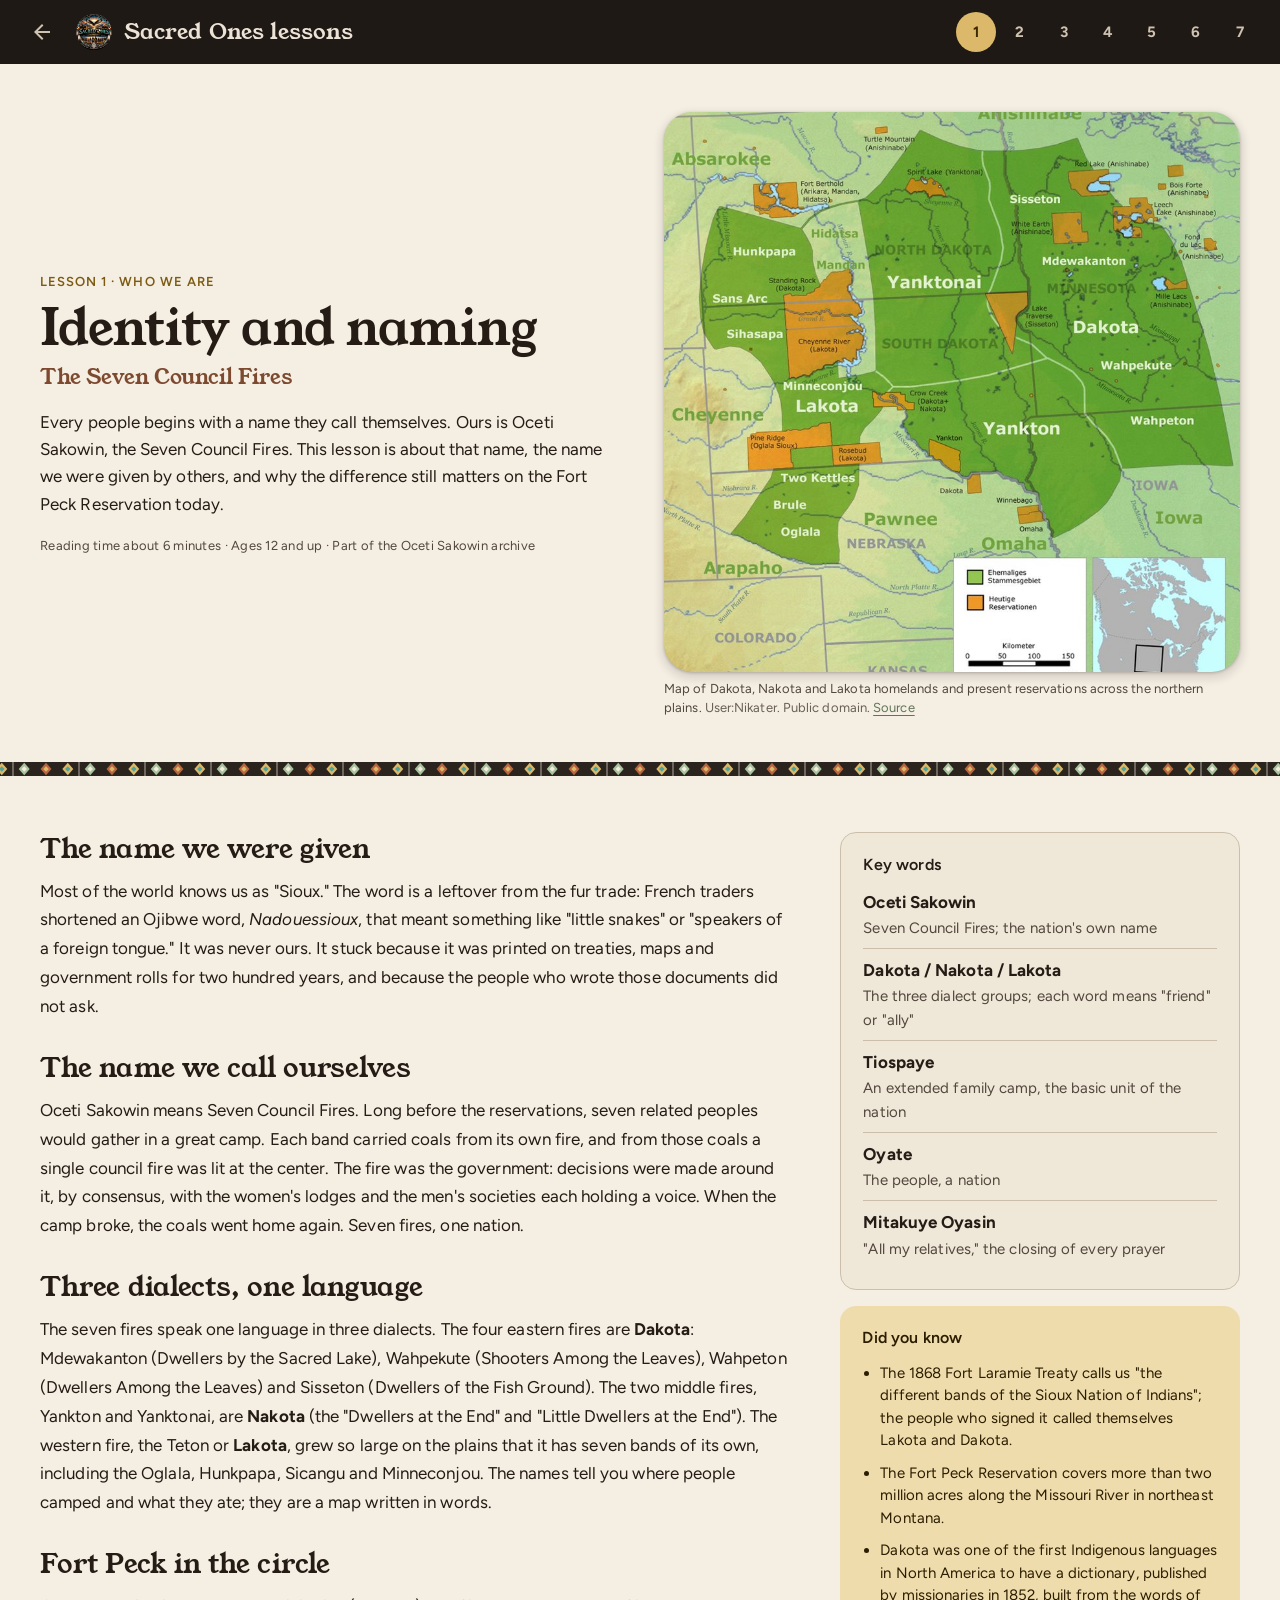
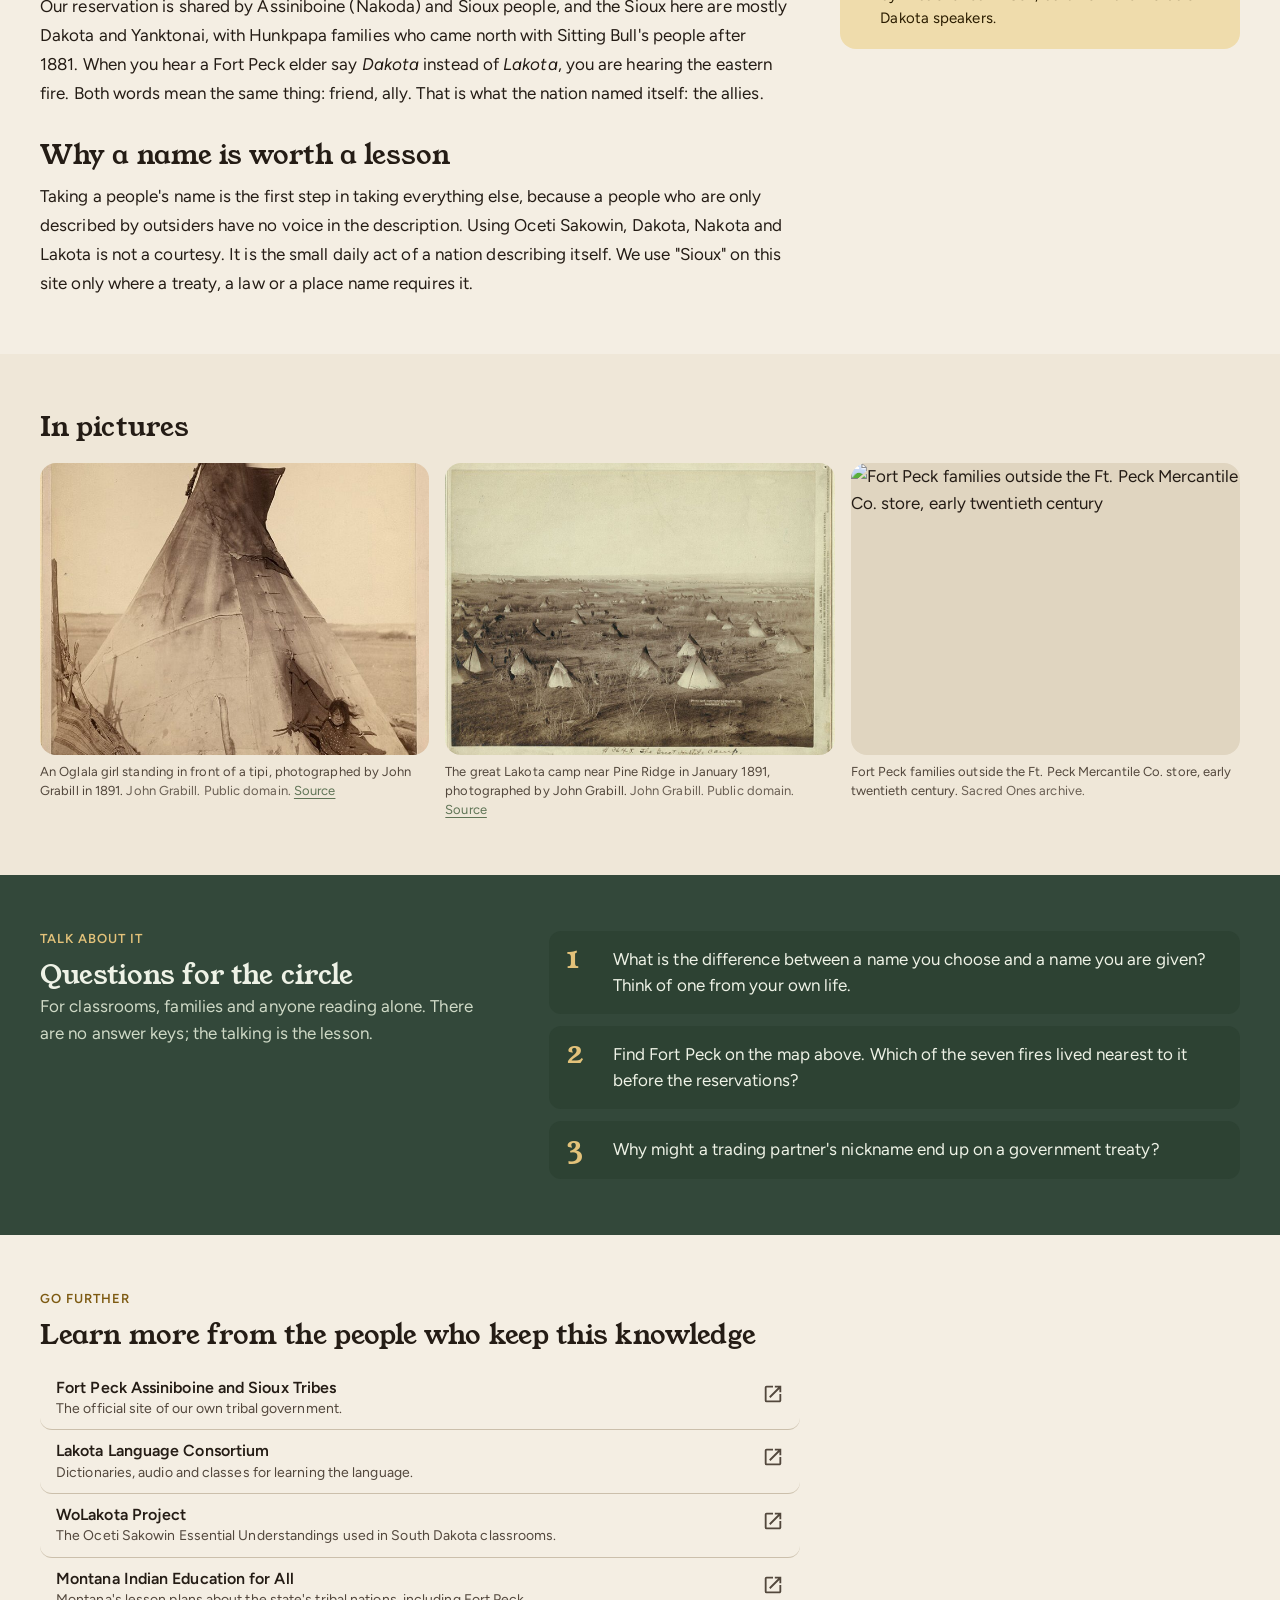
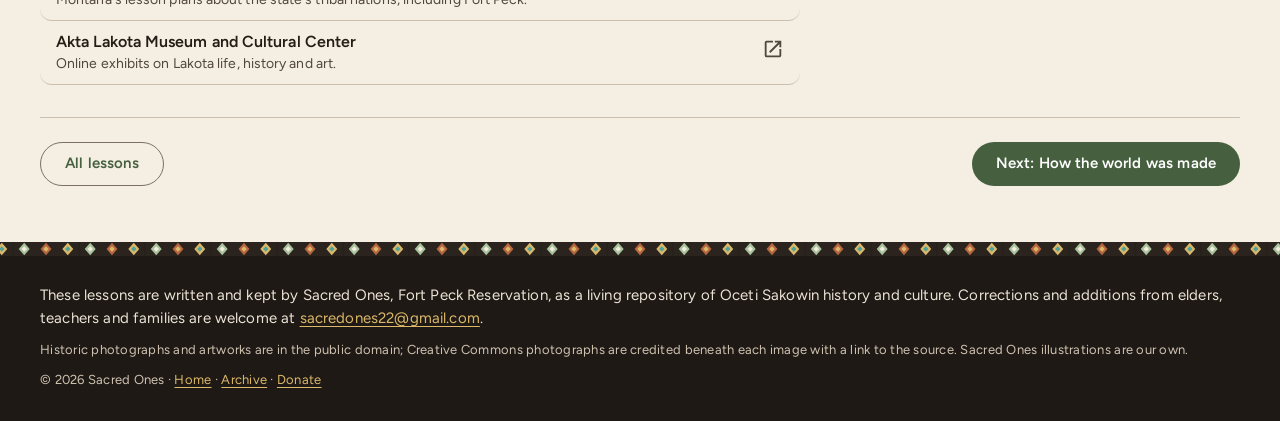
==== lessons/01-identity.html @ 5d2b787f "Sacred Ones website: Material 3 site, seven lessons, Sacred Village park, store Static site ready fo" ====
<!DOCTYPE html>
<html lang="en">
<head>
<meta charset="UTF-8"><meta name="viewport" content="width=device-width, initial-scale=1.0">
<title>Identity and naming — Sacred Ones lessons</title>
<meta name="description" content="Every people begins with a name they call themselves. Ours is Oceti Sakowin, the Seven Council Fires. This lesson is about that name, the name we were">
<meta name="theme-color" content="#1d1814">
<link rel="icon" href="../assets/logo-emblem-small.jpg">
<link rel="preconnect" href="https://fonts.googleapis.com"><link rel="preconnect" href="https://fonts.gstatic.com" crossorigin>
<link href="https://fonts.googleapis.com/css2?family=Figtree:wght@400;500;600;700&family=Young+Serif&display=swap" rel="stylesheet">
<link rel="stylesheet" href="../m3.css"><link rel="stylesheet" href="lessons.css">
</head>
<body>
<a class="skip" href="#lesson">Skip to the lesson</a>
<header class="md-app-bar scheme-dark" id="app-bar"><div class="bar-in">
 <a class="md-icon-btn md-state" href="../index.html#archive-home" aria-label="Back to the Sacred Ones website"><svg viewBox="0 0 24 24" aria-hidden="true"><path d="M20 11H7.83l5.59-5.59L12 4l-8 8 8 8 1.41-1.41L7.83 13H20v-2z"/></svg></a>
 <a class="md-brand md-state" href="index.html"><img src="../assets/logo-emblem-small.jpg" alt="" width="36" height="36" style="border-radius:50%"> Sacred Ones lessons</a>
 <nav class="lesson-nav" aria-label="Lessons"><a class="md-state on" href="01-identity.html" title="Identity and naming">1</a><a class="md-state" href="02-cosmology.html" title="How the world was made">2</a><a class="md-state" href="03-covenant.html" title="The gift of the pipe">3</a><a class="md-state" href="04-guardians.html" title="Guardians of the people">4</a><a class="md-state" href="05-resistance.html" title="Wars for the land">5</a><a class="md-state" href="06-legends.html" title="Winter stories">6</a><a class="md-state" href="07-ingenuity.html" title="Engineers of the open plains">7</a></nav>
</div></header>

<main id="lesson">
 <section class="lhero">
  <div class="wrap lhero-in">
   <div class="lhero-copy">
    <span class="md-eyebrow">Lesson 1 · Who we are</span>
    <h1 class="md-display-medium">Identity and naming</h1>
    <p class="md-title-large sub">The Seven Council Fires</p>
    <p class="md-body-large intro">Every people begins with a name they call themselves. Ours is Oceti Sakowin, the Seven Council Fires. This lesson is about that name, the name we were given by others, and why the difference still matters on the Fort Peck Reservation today.</p>
    <div class="meta md-body-small md-on-variant">Reading time about 6 minutes · Ages 12 and up · Part of the Oceti Sakowin archive</div>
   </div>
   <figure class="lfig hero"><img src="../assets/commons/territory-map.jpg" alt="Map of Dakota, Nakota and Lakota homelands and present reservations across the northern plains" loading="eager"><figcaption>Map of Dakota, Nakota and Lakota homelands and present reservations across the northern plains. <span class="cr">User:Nikater. Public domain. <a href="https://commons.wikimedia.org/wiki/File:Sioux01.png" target="_blank" rel="noopener noreferrer">Source</a></span></figcaption></figure>
  </div>
 </section>
 <div class="md-bead" aria-hidden="true"></div>
 <section class="lbody">
  <div class="wrap lgrid">
   <article class="prose"><h2 class="md-headline-medium">The name we were given</h2><p>Most of the world knows us as "Sioux." The word is a leftover from the fur trade: French traders shortened an Ojibwe word, <em>Nadouessioux</em>, that meant something like "little snakes" or "speakers of a foreign tongue." It was never ours. It stuck because it was printed on treaties, maps and government rolls for two hundred years, and because the people who wrote those documents did not ask.</p><h2 class="md-headline-medium">The name we call ourselves</h2><p>Oceti Sakowin means Seven Council Fires. Long before the reservations, seven related peoples would gather in a great camp. Each band carried coals from its own fire, and from those coals a single council fire was lit at the center. The fire was the government: decisions were made around it, by consensus, with the women's lodges and the men's societies each holding a voice. When the camp broke, the coals went home again. Seven fires, one nation.</p><h2 class="md-headline-medium">Three dialects, one language</h2><p>The seven fires speak one language in three dialects. The four eastern fires are <strong>Dakota</strong>: Mdewakanton (Dwellers by the Sacred Lake), Wahpekute (Shooters Among the Leaves), Wahpeton (Dwellers Among the Leaves) and Sisseton (Dwellers of the Fish Ground). The two middle fires, Yankton and Yanktonai, are <strong>Nakota</strong> (the "Dwellers at the End" and "Little Dwellers at the End"). The western fire, the Teton or <strong>Lakota</strong>, grew so large on the plains that it has seven bands of its own, including the Oglala, Hunkpapa, Sicangu and Minneconjou. The names tell you where people camped and what they ate; they are a map written in words.</p><h2 class="md-headline-medium">Fort Peck in the circle</h2><p>Our reservation is shared by Assiniboine (Nakoda) and Sioux people, and the Sioux here are mostly Dakota and Yanktonai, with Hunkpapa families who came north with Sitting Bull's people after 1881. When you hear a Fort Peck elder say <em>Dakota</em> instead of <em>Lakota</em>, you are hearing the eastern fire. Both words mean the same thing: friend, ally. That is what the nation named itself: the allies.</p><h2 class="md-headline-medium">Why a name is worth a lesson</h2><p>Taking a people's name is the first step in taking everything else, because a people who are only described by outsiders have no voice in the description. Using Oceti Sakowin, Dakota, Nakota and Lakota is not a courtesy. It is the small daily act of a nation describing itself. We use "Sioux" on this site only where a treaty, a law or a place name requires it.</p></article>
   <aside class="lside">
    <div class="side-card"><h3 class="md-title-medium">Key words</h3><dl class="terms"><div><dt>Oceti Sakowin</dt><dd>Seven Council Fires; the nation&#x27;s own name</dd></div><div><dt>Dakota / Nakota / Lakota</dt><dd>The three dialect groups; each word means &quot;friend&quot; or &quot;ally&quot;</dd></div><div><dt>Tiospaye</dt><dd>An extended family camp, the basic unit of the nation</dd></div><div><dt>Oyate</dt><dd>The people, a nation</dd></div><div><dt>Mitakuye Oyasin</dt><dd>&quot;All my relatives,&quot; the closing of every prayer</dd></div></dl></div>
    <div class="side-card tonal"><h3 class="md-title-medium">Did you know</h3><ul class="facts"><li>The 1868 Fort Laramie Treaty calls us "the different bands of the Sioux Nation of Indians"; the people who signed it called themselves Lakota and Dakota.</li><li>The Fort Peck Reservation covers more than two million acres along the Missouri River in northeast Montana.</li><li>Dakota was one of the first Indigenous languages in North America to have a dictionary, published by missionaries in 1852, built from the words of Dakota speakers.</li></ul></div>
   </aside>
  </div>
 </section>
 <section class="lgal tone-low">
  <div class="wrap"><h2 class="md-headline-medium">In pictures</h2><div class="gal"><figure class="lfig "><img src="../assets/commons/oglala-girl-tipi.jpg" alt="An Oglala girl standing in front of a tipi, photographed by John Grabill in 1891" loading="lazy"><figcaption>An Oglala girl standing in front of a tipi, photographed by John Grabill in 1891. <span class="cr">John Grabill. Public domain. <a href="https://commons.wikimedia.org/wiki/File:Oglala_girl_in_front_of_a_tipi.jpg" target="_blank" rel="noopener noreferrer">Source</a></span></figcaption></figure><figure class="lfig "><img src="../assets/commons/great-camp-1891.jpg" alt="The great Lakota camp near Pine Ridge in January 1891, photographed by John Grabill" loading="lazy"><figcaption>The great Lakota camp near Pine Ridge in January 1891, photographed by John Grabill. <span class="cr">John Grabill. Public domain. <a href="https://commons.wikimedia.org/wiki/File:Grabill_-_The_Great_Hostile_Camp.jpg" target="_blank" rel="noopener noreferrer">Source</a></span></figcaption></figure><figure class="lfig "><img src="https://sacredones.org/wp-content/uploads/2025/05/FB_IMG_1707793647268.jpg" alt="Fort Peck families outside the Ft. Peck Mercantile Co. store, early twentieth century" loading="lazy"><figcaption>Fort Peck families outside the Ft. Peck Mercantile Co. store, early twentieth century. <span class="cr">Sacred Ones archive.</span></figcaption></figure></div></div>
 </section>
 <section class="lreflect scheme-moss">
  <div class="wrap two">
   <div><span class="md-eyebrow">Talk about it</span><h2 class="md-headline-medium">Questions for the circle</h2><p class="md-on-variant">For classrooms, families and anyone reading alone. There are no answer keys; the talking is the lesson.</p></div>
   <ol class="reflect"><li>What is the difference between a name you choose and a name you are given? Think of one from your own life.</li><li>Find Fort Peck on the map above. Which of the seven fires lived nearest to it before the reservations?</li><li>Why might a trading partner&#x27;s nickname end up on a government treaty?</li></ol>
  </div>
 </section>
 <section class="llinks">
  <div class="wrap">
   <span class="md-eyebrow">Go further</span><h2 class="md-headline-medium">Learn more from the people who keep this knowledge</h2>
   <div class="md-list links"><a class="md-list-item md-state" href="https://www.fortpecktribes.org/" target="_blank" rel="noopener noreferrer"><span class="md-li-text"><span class="md-li-head">Fort Peck Assiniboine and Sioux Tribes</span><span class="md-li-support">The official site of our own tribal government.</span></span><span class="md-li-trail"><svg viewBox="0 0 24 24" aria-hidden="true"><path d="M19 19H5V5h7V3H5a2 2 0 0 0-2 2v14a2 2 0 0 0 2 2h14c1.1 0 2-.9 2-2v-7h-2v7zM14 3v2h3.59l-9.83 9.83 1.41 1.41L19 6.41V10h2V3h-7z"/></svg></span></a><a class="md-list-item md-state" href="https://lakhota.org/" target="_blank" rel="noopener noreferrer"><span class="md-li-text"><span class="md-li-head">Lakota Language Consortium</span><span class="md-li-support">Dictionaries, audio and classes for learning the language.</span></span><span class="md-li-trail"><svg viewBox="0 0 24 24" aria-hidden="true"><path d="M19 19H5V5h7V3H5a2 2 0 0 0-2 2v14a2 2 0 0 0 2 2h14c1.1 0 2-.9 2-2v-7h-2v7zM14 3v2h3.59l-9.83 9.83 1.41 1.41L19 6.41V10h2V3h-7z"/></svg></span></a><a class="md-list-item md-state" href="https://wolakotaproject.org/" target="_blank" rel="noopener noreferrer"><span class="md-li-text"><span class="md-li-head">WoLakota Project</span><span class="md-li-support">The Oceti Sakowin Essential Understandings used in South Dakota classrooms.</span></span><span class="md-li-trail"><svg viewBox="0 0 24 24" aria-hidden="true"><path d="M19 19H5V5h7V3H5a2 2 0 0 0-2 2v14a2 2 0 0 0 2 2h14c1.1 0 2-.9 2-2v-7h-2v7zM14 3v2h3.59l-9.83 9.83 1.41 1.41L19 6.41V10h2V3h-7z"/></svg></span></a><a class="md-list-item md-state" href="https://opi.mt.gov/Educators/Teaching-Learning/Indian-Education-for-All" target="_blank" rel="noopener noreferrer"><span class="md-li-text"><span class="md-li-head">Montana Indian Education for All</span><span class="md-li-support">Montana&#x27;s lesson plans about the state&#x27;s tribal nations, including Fort Peck.</span></span><span class="md-li-trail"><svg viewBox="0 0 24 24" aria-hidden="true"><path d="M19 19H5V5h7V3H5a2 2 0 0 0-2 2v14a2 2 0 0 0 2 2h14c1.1 0 2-.9 2-2v-7h-2v7zM14 3v2h3.59l-9.83 9.83 1.41 1.41L19 6.41V10h2V3h-7z"/></svg></span></a><a class="md-list-item md-state" href="https://aktalakota.stjo.org/" target="_blank" rel="noopener noreferrer"><span class="md-li-text"><span class="md-li-head">Akta Lakota Museum and Cultural Center</span><span class="md-li-support">Online exhibits on Lakota life, history and art.</span></span><span class="md-li-trail"><svg viewBox="0 0 24 24" aria-hidden="true"><path d="M19 19H5V5h7V3H5a2 2 0 0 0-2 2v14a2 2 0 0 0 2 2h14c1.1 0 2-.9 2-2v-7h-2v7zM14 3v2h3.59l-9.83 9.83 1.41 1.41L19 6.41V10h2V3h-7z"/></svg></span></a></div>
   <nav class="pn" aria-label="Previous and next lesson"><a class="md-btn outlined md-state" href="index.html">All lessons</a><a class="md-btn filled md-state" href="02-cosmology.html">Next: How the world was made</a></nav>
  </div>
 </section>
</main>
<footer class="lfoot scheme-dark">
 <div class="md-bead" aria-hidden="true"></div>
 <div class="wrap lfoot-in">
  <p class="md-body-medium">These lessons are written and kept by Sacred Ones, Fort Peck Reservation, as a living repository of Oceti Sakowin history and culture. Corrections and additions from elders, teachers and families are welcome at <a href="mailto:sacredones22@gmail.com">sacredones22@gmail.com</a>.</p>
  <p class="md-body-small md-on-variant">Historic photographs and artworks are in the public domain; Creative Commons photographs are credited beneath each image with a link to the source. Sacred Ones illustrations are our own.</p>
  <p class="md-body-small md-on-variant">&copy; <span id="yr"></span> Sacred Ones · <a href="../index.html">Home</a> · <a href="../index.html#culture">Archive</a> · <a href="../index.html#donate">Donate</a></p>
 </div>
</footer>
<script src="../m3.js"></script>
<script>md.bindAppBar(document.getElementById('app-bar'));document.getElementById('yr').textContent=new Date().getFullYear();</script>
</body></html>
---- m3.css ----
/* ==========================================================================
   Sacred Ones — Material 3 design system, prairie palette
   Color roles (sand light scheme, bark/smoke dark schemes), shape scale,
   elevation, type scale, motion, state layers and components:
   top app bar, modal navigation drawer, menus, buttons, icon buttons, FAB,
   chips, cards, lists, dialogs, outlined text fields, tabs, snackbar.
   Earth tones only: sand, parchment, bark, hide, clay, ochre, sage, smoke.
   Turquoise and red live only inside the beadwork emblem.
   ========================================================================== */

:root {
    /* ---- Light scheme: sand and sage ---- */
    --md-primary: #46603f;
    --md-on-primary: #ffffff;
    --md-primary-container: #d3e2c9;
    --md-on-primary-container: #0f2210;
    --md-secondary: #7d4a30;
    --md-on-secondary: #ffffff;
    --md-secondary-container: #efd9c9;
    --md-on-secondary-container: #331608;
    --md-tertiary: #7d5a12;
    --md-on-tertiary: #ffffff;
    --md-tertiary-container: #efdcac;
    --md-on-tertiary-container: #2b1d00;
    --md-error: #9c3b2b;
    --md-on-error: #ffffff;
    --md-error-container: #f5dad3;
    --md-on-error-container: #3c0b03;

    --md-surface: #f4eee3;
    --md-surface-dim: #d9d0c1;
    --md-surface-bright: #faf6ee;
    --md-surface-container-lowest: #fcfaf4;
    --md-surface-container-low: #efe7d8;
    --md-surface-container: #e8dfcd;
    --md-surface-container-high: #e0d5c0;
    --md-surface-container-highest: #d8cbb4;
    --md-on-surface: #241c15;
    --md-on-surface-variant: #52473c;
    --md-outline: #7b7063;
    --md-outline-variant: #cbbfab;
    --md-inverse-surface: #352c25;
    --md-inverse-on-surface: #f3ece0;
    --md-inverse-primary: #a9c39d;
    --md-scrim: #000000;

    /* ---- Shape scale ---- */
    --md-shape-xs: 4px;
    --md-shape-sm: 8px;
    --md-shape-md: 12px;
    --md-shape-lg: 16px;
    --md-shape-xl: 28px;
    --md-shape-full: 999px;

    /* ---- Elevation ---- */
    --md-elev-1: 0 1px 2px rgba(36, 28, 21, .22), 0 1px 3px 1px rgba(36, 28, 21, .10);
    --md-elev-2: 0 1px 2px rgba(36, 28, 21, .22), 0 2px 6px 2px rgba(36, 28, 21, .10);
    --md-elev-3: 0 1px 3px rgba(36, 28, 21, .24), 0 4px 8px 3px rgba(36, 28, 21, .12);
    --md-elev-4: 0 2px 3px rgba(36, 28, 21, .24), 0 6px 10px 4px rgba(36, 28, 21, .12);
    --md-elev-5: 0 4px 4px rgba(36, 28, 21, .26), 0 8px 12px 6px rgba(36, 28, 21, .14);

    /* ---- Motion ---- */
    --md-ease-standard: cubic-bezier(.2, 0, 0, 1);
    --md-ease-decel: cubic-bezier(.05, .7, .1, 1);
    --md-ease-accel: cubic-bezier(.3, 0, .8, .15);
    --md-dur-short: 150ms;
    --md-dur-medium: 300ms;
    --md-dur-long: 500ms;

    /* ---- Type ---- */
    --md-font-brand: 'Young Serif', 'Iowan Old Style', Georgia, serif;
    --md-font-plain: 'Figtree', system-ui, -apple-system, 'Segoe UI', Roboto, sans-serif;

    /* Beadwork strip: sage, clay, ochre with a single turquoise bead per repeat */
    --md-bead: url("data:image/svg+xml,%3Csvg xmlns='http://www.w3.org/2000/svg' width='84' height='18' viewBox='0 0 84 18'%3E%3Crect width='84' height='18' fill='%232b241e'/%3E%3Cpath d='M14 1 21 9 14 17 7 9Z' fill='%23a9c39d'/%3E%3Cpath d='M14 5.5 17.5 9 14 12.5 10.5 9Z' fill='%23f3ece0'/%3E%3Cpath d='M42 1 49 9 42 17 35 9Z' fill='%23b8663f'/%3E%3Cpath d='M42 5.5 45.5 9 42 12.5 38.5 9Z' fill='%23dbb86a'/%3E%3Cpath d='M70 1 77 9 70 17 63 9Z' fill='%23dbb86a'/%3E%3Cpath d='M70 5.5 73.5 9 70 12.5 66.5 9Z' fill='%234fa39a'/%3E%3C/svg%3E");
}

/* ---- Dark scheme: smoke and bark (app bar, footer, deep chapters) ---- */
.scheme-dark {
    --md-primary: #a9c39d;
    --md-on-primary: #1c331b;
    --md-primary-container: #38513a;
    --md-on-primary-container: #d3e2c9;
    --md-secondary: #e0b49c;
    --md-on-secondary: #442214;
    --md-secondary-container: #5f3826;
    --md-on-secondary-container: #f0d6c6;
    --md-tertiary: #dbb86a;
    --md-on-tertiary: #3b2a00;
    --md-tertiary-container: #5c4610;
    --md-on-tertiary-container: #efdcac;
    --md-error: #f0b5a8;
    --md-on-error: #561307;
    --md-error-container: #7a2718;
    --md-on-error-container: #f5dad3;

    --md-surface: #1e1915;
    --md-surface-dim: #1e1915;
    --md-surface-bright: #44392f;
    --md-surface-container-lowest: #15110e;
    --md-surface-container-low: #27211b;
    --md-surface-container: #2c261f;
    --md-surface-container-high: #372f27;
    --md-surface-container-highest: #423930;
    --md-on-surface: #ece3d6;
    --md-on-surface-variant: #cfc2b1;
    --md-outline: #978a7a;
    --md-outline-variant: #4e4337;
    --md-inverse-surface: #ece3d6;
    --md-inverse-on-surface: #2b241e;
    --md-inverse-primary: #46603f;
    color: var(--md-on-surface);
    background: var(--md-surface);
}

/* ---- Bark scheme: warm hide brown (game column, donate) ---- */
.scheme-bark {
    --md-primary: #a9c39d; --md-on-primary: #1c331b; --md-primary-container: #4a5a3e; --md-on-primary-container: #e2ecd9;
    --md-secondary: #e0b49c; --md-on-secondary: #442214; --md-secondary-container: #5a4530; --md-on-secondary-container: #f3e3cf;
    --md-tertiary: #dbb86a; --md-on-tertiary: #3b2a00; --md-tertiary-container: #e3c27a; --md-on-tertiary-container: #2b1d00;
    --md-error: #f0b5a8; --md-on-error: #561307; --md-error-container: #7a2718; --md-on-error-container: #f5dad3;
    --md-surface: #3a2c22; --md-surface-container-lowest: #27190f; --md-surface-container-low: #43352a; --md-surface-container: #4a3b2f;
    --md-surface-container-high: #534337; --md-surface-container-highest: #5d4c3f;
    --md-on-surface: #f3ece0; --md-on-surface-variant: #dccfbe; --md-outline: #a89783; --md-outline-variant: #6b5a4b;
    --md-inverse-surface: #f3ece0; --md-inverse-on-surface: #3a2c22; --md-inverse-primary: #46603f;
    color: var(--md-on-surface); background: var(--md-surface);
}

/* ---- Moss scheme: deep sage (one culture chapter) ---- */
.scheme-moss {
    --md-primary: #e3c27a; --md-on-primary: #3b2a00; --md-primary-container: #2e4a2f; --md-on-primary-container: #d3e2c9;
    --md-secondary: #e3c27a; --md-on-secondary: #3b2a00; --md-secondary-container: #3a5839; --md-on-secondary-container: #e2ecd9;
    --md-tertiary: #e3c27a; --md-on-tertiary: #3b2a00; --md-tertiary-container: #e3c27a; --md-on-tertiary-container: #2b1d00;
    --md-error: #f0b5a8; --md-on-error: #561307; --md-error-container: #7a2718; --md-on-error-container: #f5dad3;
    --md-surface: #33483a; --md-surface-container-lowest: #22362a; --md-surface-container-low: #2d4233; --md-surface-container: #293d30;
    --md-surface-container-high: #25382b; --md-surface-container-highest: #203227;
    --md-on-surface: #eef2e6; --md-on-surface-variant: #cfd9c6; --md-outline: #9bb094; --md-outline-variant: #5c7a5c;
    --md-inverse-surface: #eef2e6; --md-inverse-on-surface: #33483a; --md-inverse-primary: #7d5a12;
    color: var(--md-on-surface); background: var(--md-surface);
}

/* ==========================================================================
   Base + type scale
   ========================================================================== */
*, *::before, *::after { box-sizing: border-box; }
html { scroll-behavior: smooth; scroll-padding-top: 88px; }
body {
    margin: 0; background: var(--md-surface); color: var(--md-on-surface);
    font: 400 1.0625rem/1.6 var(--md-font-plain); letter-spacing: .005em; -webkit-font-smoothing: antialiased; text-rendering: optimizeLegibility;
}
img, video, iframe { max-width: 100%; display: block; }
h1, h2, h3, h4, h5, p, ul, ol, dl, dd, figure, blockquote { margin: 0; }
ul, ol { padding: 0; list-style: none; }
a { color: var(--md-primary); text-underline-offset: 3px; }
:focus-visible { outline: 3px solid var(--md-tertiary); outline-offset: 3px; }
.sr-only { position: absolute; width: 1px; height: 1px; overflow: hidden; clip: rect(0 0 0 0); white-space: nowrap; }

.md-display-large { font: 400 clamp(2.75rem, 5.6vw, 4rem)/1.06 var(--md-font-brand); letter-spacing: -.02em; }
.md-display-medium { font: 400 clamp(2.3rem, 4.6vw, 3.1rem)/1.1 var(--md-font-brand); letter-spacing: -.015em; }
.md-display-small { font: 400 clamp(1.9rem, 3.6vw, 2.5rem)/1.15 var(--md-font-brand); letter-spacing: -.01em; }
.md-headline-large { font: 400 clamp(1.7rem, 3vw, 2.1rem)/1.22 var(--md-font-brand); }
.md-headline-medium { font: 400 clamp(1.45rem, 2.4vw, 1.7rem)/1.28 var(--md-font-brand); }
.md-headline-small { font: 400 1.45rem/1.33 var(--md-font-brand); }
.md-title-large { font: 500 1.3125rem/1.3 var(--md-font-plain); letter-spacing: 0; }
.md-title-medium { font: 600 1rem/1.5 var(--md-font-plain); letter-spacing: .01em; }
.md-title-small { font: 600 .875rem/1.43 var(--md-font-plain); letter-spacing: .01em; }
.md-body-large { font: 400 1.0625rem/1.6 var(--md-font-plain); }
.md-body-medium { font: 400 .9375rem/1.55 var(--md-font-plain); letter-spacing: .01em; }
.md-body-small { font: 400 .8125rem/1.5 var(--md-font-plain); letter-spacing: .02em; }
.md-label-large { font: 600 .9375rem/1.3 var(--md-font-plain); letter-spacing: .01em; }
.md-label-medium { font: 600 .8125rem/1.3 var(--md-font-plain); letter-spacing: .04em; }
.md-on-variant { color: var(--md-on-surface-variant); }
.md-text-primary { color: var(--md-primary); }
.md-measure { max-width: 62ch; }
/* Quiet section label (replaces decorative chips) */
.md-eyebrow { display: block; margin-bottom: 12px; color: var(--md-tertiary); font: 600 .8125rem/1.3 var(--md-font-plain); letter-spacing: .12em; text-transform: uppercase; }
.scheme-dark .md-eyebrow, .scheme-bark .md-eyebrow, .scheme-moss .md-eyebrow { color: var(--md-tertiary); }

/* ==========================================================================
   State layer + ripple
   ========================================================================== */
.md-state { position: relative; isolation: isolate; overflow: hidden; -webkit-tap-highlight-color: transparent; }
.md-state::before {
    content: ''; position: absolute; inset: 0; z-index: -1; background: currentColor; opacity: 0; pointer-events: none;
    border-radius: inherit; transition: opacity var(--md-dur-short) var(--md-ease-standard);
}
.md-state:hover::before { opacity: .08; }
.md-state:focus-visible::before { opacity: .1; }
.md-state:active::before { opacity: .12; }
.md-ripple { position: absolute; border-radius: 50%; background: currentColor; opacity: .14; pointer-events: none; transform: scale(0); z-index: -1; animation: md-ripple 550ms var(--md-ease-decel) forwards; }
@keyframes md-ripple { to { transform: scale(1); opacity: 0; } }

/* ==========================================================================
   Buttons, icon buttons, FAB
   ========================================================================== */
.md-btn {
    display: inline-flex; align-items: center; justify-content: center; gap: 8px; min-height: 44px; padding: 0 24px; border: 0; border-radius: var(--md-shape-full);
    font: 600 .9375rem/1 var(--md-font-plain); letter-spacing: .01em; cursor: pointer; text-decoration: none; white-space: nowrap; color: inherit;
    transition: box-shadow var(--md-dur-short) var(--md-ease-standard), background-color var(--md-dur-short) var(--md-ease-standard);
}
.md-btn svg, .md-icon svg { width: 18px; height: 18px; fill: currentColor; flex: none; }
.md-btn.has-icon { padding-left: 16px; }
.md-btn.filled { background: var(--md-primary); color: var(--md-on-primary); }
.md-btn.filled:hover { box-shadow: var(--md-elev-1); }
.md-btn.filled.tertiary { background: var(--md-tertiary); color: var(--md-on-tertiary); }
.md-btn.tonal { background: var(--md-secondary-container); color: var(--md-on-secondary-container); }
.md-btn.tonal.primary { background: var(--md-primary-container); color: var(--md-on-primary-container); }
.md-btn.tonal:hover { box-shadow: var(--md-elev-1); }
.md-btn.elevated { background: var(--md-surface-container-low); color: var(--md-primary); box-shadow: var(--md-elev-1); }
.md-btn.elevated:hover { box-shadow: var(--md-elev-2); }
.md-btn.outlined { background: transparent; color: var(--md-primary); border: 1px solid var(--md-outline); }
.md-btn.text { background: transparent; color: var(--md-primary); padding: 0 12px; }
.md-btn.block { width: 100%; }
.md-btn[disabled] { opacity: .38; pointer-events: none; }

.md-icon-btn {
    display: inline-grid; place-items: center; width: 44px; height: 44px; border: 0; border-radius: 50%; background: transparent; color: var(--md-on-surface-variant); cursor: pointer; text-decoration: none; flex: none;
}
.md-icon-btn svg { width: 24px; height: 24px; fill: currentColor; }
.md-icon-btn.filled { background: var(--md-primary); color: var(--md-on-primary); }
.md-icon-btn.tonal { background: var(--md-secondary-container); color: var(--md-on-secondary-container); }
.md-icon-btn.outlined { border: 1px solid var(--md-outline); }

.md-fab {
    display: inline-flex; align-items: center; justify-content: center; gap: 12px; min-width: 56px; height: 56px; padding: 0; border: 0; border-radius: var(--md-shape-lg);
    background: var(--md-tertiary-container); color: var(--md-on-tertiary-container); box-shadow: var(--md-elev-3); cursor: pointer; font: 600 1rem/1 var(--md-font-plain); text-decoration: none;
    transition: box-shadow var(--md-dur-short) var(--md-ease-standard), transform var(--md-dur-medium) var(--md-ease-decel);
}
.md-fab:hover { box-shadow: var(--md-elev-4); }
.md-fab svg { width: 24px; height: 24px; fill: currentColor; }
.md-fab.extended { padding: 0 24px 0 20px; }
.md-fab.large { width: 88px; height: 88px; border-radius: var(--md-shape-xl); }
.md-fab.large svg { width: 34px; height: 34px; }
.md-fab.primary { background: var(--md-primary-container); color: var(--md-on-primary-container); }

/* ==========================================================================
   Chips (assist / filter only)
   ========================================================================== */
.md-chips { display: flex; flex-wrap: wrap; gap: 8px; }
.md-chip {
    display: inline-flex; align-items: center; gap: 8px; min-height: 36px; padding: 0 14px; border: 1px solid var(--md-outline-variant); border-radius: var(--md-shape-sm);
    background: transparent; color: var(--md-on-surface-variant); font: 600 .875rem/1 var(--md-font-plain); letter-spacing: .01em; cursor: pointer; text-decoration: none; white-space: nowrap;
}
.md-chip svg { width: 18px; height: 18px; fill: currentColor; flex: none; }
.md-chip.assist { color: var(--md-on-surface); }
.md-chip.assist svg { color: var(--md-primary); }
.md-chip[aria-pressed="true"], .md-chip.selected { background: var(--md-secondary-container); color: var(--md-on-secondary-container); border-color: transparent; }
.md-chip .dot { width: 18px; height: 18px; border-radius: 50%; border: 1px solid var(--md-outline); flex: none; }

/* ==========================================================================
   Cards, icon containers
   ========================================================================== */
.md-card { display: block; border-radius: var(--md-shape-md); position: relative; color: var(--md-on-surface); }
.md-card.elevated { background: var(--md-surface-container-low); box-shadow: var(--md-elev-1); }
.md-card.filled { background: var(--md-surface-container-highest); --md-field-bg: var(--md-surface-container-highest); }
.md-card.outlined { background: var(--md-surface); border: 1px solid var(--md-outline-variant); }
.md-card.large { border-radius: var(--md-shape-lg); }
.md-card.xl { border-radius: var(--md-shape-xl); }
.md-card.interactive { cursor: pointer; transition: box-shadow var(--md-dur-medium) var(--md-ease-standard), transform var(--md-dur-medium) var(--md-ease-decel); }
.md-card.interactive:hover { box-shadow: var(--md-elev-3); transform: translateY(-2px); }
.md-icon-container { width: 44px; height: 44px; border-radius: var(--md-shape-md); display: grid; place-items: center; background: var(--md-primary-container); color: var(--md-on-primary-container); flex: none; }
.md-icon-container svg { width: 24px; height: 24px; fill: currentColor; }
.md-icon-container.tertiary { background: var(--md-tertiary-container); color: var(--md-on-tertiary-container); }
.md-icon-container.secondary { background: var(--md-secondary-container); color: var(--md-on-secondary-container); }
.md-icon-container.circle { border-radius: 50%; }

/* ==========================================================================
   Lists + dividers + beadwork
   ========================================================================== */
.md-list { display: flex; flex-direction: column; }
.md-list-item {
    display: flex; align-items: center; gap: 16px; min-height: 60px; padding: 10px 16px; color: var(--md-on-surface); text-decoration: none; border: 0; background: none; font: inherit; text-align: left; width: 100%; border-radius: var(--md-shape-md);
}
.md-list-item[href], button.md-list-item { cursor: pointer; }
.md-list-item .md-li-text { flex: 1; min-width: 0; display: flex; flex-direction: column; }
.md-list-item .md-li-head { font: 600 1rem/1.4 var(--md-font-plain); }
.md-list-item .md-li-support { font: 400 .875rem/1.45 var(--md-font-plain); color: var(--md-on-surface-variant); }
.md-list-item .md-li-trail { color: var(--md-on-surface-variant); }
.md-list-item .md-li-trail svg { width: 22px; height: 22px; fill: currentColor; }
.md-divider { border: 0; height: 1px; background: var(--md-outline-variant); margin: 0; }
.md-bead { height: 14px; background: var(--md-bead) repeat-x center / 66px 14px; }

/* ==========================================================================
   Top app bar + modal navigation drawer + menus
   ========================================================================== */
.md-app-bar {
    position: sticky; top: 0; z-index: 100; height: 64px; display: flex; align-items: center; background: var(--md-surface);
    color: var(--md-on-surface); transition: background-color var(--md-dur-medium) var(--md-ease-standard), box-shadow var(--md-dur-medium) var(--md-ease-standard);
}
.md-app-bar.scrolled { background: var(--md-surface-container); box-shadow: var(--md-elev-2); }
.md-app-bar .bar-in { display: flex; align-items: center; gap: 8px; width: min(1240px, 100% - 24px); margin-inline: auto; }
.md-brand { display: inline-flex; align-items: center; gap: 12px; padding: 4px 12px 4px 4px; border-radius: var(--md-shape-full); text-decoration: none; color: inherit; font: 400 1.35rem/1 var(--md-font-brand); white-space: nowrap; }
.md-brand svg, .md-brand img { width: 36px; height: 36px; border-radius: 50%; }
.md-nav { display: flex; align-items: center; gap: 2px; margin-left: auto; }
.md-nav .nav-item {
    display: inline-flex; align-items: center; gap: 4px; min-height: 44px; padding: 0 14px; border: 0; border-radius: var(--md-shape-full); background: none; color: var(--md-on-surface-variant);
    font: 600 .9375rem/1 var(--md-font-plain); letter-spacing: .01em; cursor: pointer; text-decoration: none; white-space: nowrap;
}
.md-nav .nav-item svg { width: 20px; height: 20px; fill: currentColor; transition: transform var(--md-dur-medium) var(--md-ease-standard); }
.md-nav .nav-item[aria-expanded="true"] svg.caret { transform: rotate(180deg); }
.md-nav .nav-item.active { background: var(--md-secondary-container); color: var(--md-on-secondary-container); }
.md-nav .nav-item.donate { background: var(--md-tertiary); color: var(--md-on-tertiary); margin-left: 8px; padding: 0 22px; }
.md-menu-wrap { position: relative; }
.md-menu {
    position: absolute; top: calc(100% + 6px); left: 0; min-width: 272px; padding: 8px 0; border-radius: var(--md-shape-xs); background: var(--md-surface-container); color: var(--md-on-surface); box-shadow: var(--md-elev-2);
    transform-origin: top left; opacity: 0; transform: scale(.92) translateY(-6px); pointer-events: none; visibility: hidden;
    transition: opacity var(--md-dur-short) var(--md-ease-standard), transform var(--md-dur-medium) var(--md-ease-decel), visibility 0s linear var(--md-dur-medium);
}
.md-menu.open { opacity: 1; transform: none; pointer-events: auto; visibility: visible; transition-delay: 0s; }
.md-menu a { display: block; padding: 10px 16px; min-height: 48px; text-decoration: none; color: inherit; font-weight: 600; line-height: 1.3; }
.md-menu a small { display: block; font-weight: 400; color: var(--md-on-surface-variant); font-size: .8125rem; }
.md-menu-btn { display: none; }
.md-scrim { position: fixed; inset: 0; z-index: 99; background: rgba(0, 0, 0, .32); opacity: 0; pointer-events: none; transition: opacity var(--md-dur-medium) var(--md-ease-standard); }
.md-scrim.show { opacity: 1; pointer-events: auto; }
.drawer-head { display: none; align-items: center; justify-content: space-between; padding: 0 4px 12px 4px; margin-bottom: 8px; border-bottom: 1px solid var(--md-outline-variant); }

@media (max-width: 1020px) {
    .md-menu-btn { display: inline-grid; margin-left: auto; }
    .md-nav {
        position: fixed; z-index: 130; top: 0; bottom: 0; left: 0; width: min(360px, 88vw); margin: 0; padding: 16px 12px 24px; flex-direction: column; align-items: stretch; gap: 0; overflow-y: auto;
        background: var(--md-surface-container-low); color: var(--md-on-surface); border-radius: 0 var(--md-shape-lg) var(--md-shape-lg) 0; box-shadow: var(--md-elev-3); transform: translateX(-105%);
        transition: transform var(--md-dur-medium) var(--md-ease-decel); visibility: hidden;
    }
    .md-nav.open { transform: none; visibility: visible; }
    .md-nav .nav-item { width: 100%; min-height: 56px; border-radius: var(--md-shape-full); padding: 0 24px 0 16px; justify-content: flex-start; }
    .md-nav .nav-item svg.caret { margin-left: auto; }
    .md-nav .nav-item.donate { margin: 12px 0 0; justify-content: center; }
    .md-menu-wrap { position: static; }
    .md-menu { position: static; display: none; opacity: 1; transform: none; visibility: visible; pointer-events: auto; box-shadow: none; background: transparent; padding: 0 0 0 16px; min-width: 0; }
    .md-menu.open { display: block; }
    .drawer-head { display: flex; }
}

/* ==========================================================================
   Dialog
   ========================================================================== */
dialog.md-dialog {
    border: 0; padding: 0; border-radius: var(--md-shape-xl); background: var(--md-surface-container-high); color: var(--md-on-surface); box-shadow: var(--md-elev-3);
    max-height: min(92vh, 900px); overflow: auto; width: min(920px, 94vw);
}
dialog.md-dialog::backdrop { background: rgba(20, 14, 10, .4); }
dialog.md-dialog[open] { animation: md-dialog-in var(--md-dur-medium) var(--md-ease-decel); }
dialog.md-dialog[open]::backdrop { animation: md-fade-in var(--md-dur-medium) var(--md-ease-standard); }
dialog.md-dialog.closing { animation: md-dialog-out 200ms var(--md-ease-accel) forwards; }
@keyframes md-dialog-in { from { opacity: 0; transform: translateY(24px) scale(.94); } to { opacity: 1; transform: none; } }
@keyframes md-dialog-out { to { opacity: 0; transform: translateY(12px) scale(.96); } }
@keyframes md-fade-in { from { opacity: 0; } to { opacity: 1; } }
.md-dialog-actions { display: flex; justify-content: flex-end; gap: 8px; flex-wrap: wrap; padding-top: 16px; }

/* ==========================================================================
   Outlined text field
   ========================================================================== */
.md-field { position: relative; display: block; }
.md-field input, .md-field textarea, .md-field select {
    width: 100%; min-height: 56px; padding: 16px; border: 1px solid var(--md-outline); border-radius: var(--md-shape-xs); background: transparent; color: var(--md-on-surface);
    font: 400 1rem/1.5 var(--md-font-plain); transition: border-color var(--md-dur-short);
}
.md-field textarea { min-height: 120px; resize: vertical; }
.md-field label {
    position: absolute; left: 12px; top: 16px; padding: 0 4px; color: var(--md-on-surface-variant); background: var(--md-field-bg, var(--md-surface)); font: 400 1rem/1.5 var(--md-font-plain);
    pointer-events: none; transform-origin: left top; transition: transform var(--md-dur-short) var(--md-ease-standard), color var(--md-dur-short);
}
.md-field input:focus, .md-field textarea:focus, .md-field select:focus { outline: none; border: 2px solid var(--md-primary); padding: 15px; }
.md-field input:hover:not(:focus), .md-field textarea:hover:not(:focus) { border-color: var(--md-on-surface); }
.md-field input:focus + label, .md-field textarea:focus + label, .md-field input:not(:placeholder-shown) + label, .md-field textarea:not(:placeholder-shown) + label, .md-field select + label {
    transform: translateY(-26px) scale(.75); }
.md-field input:focus + label, .md-field textarea:focus + label { color: var(--md-primary); }
.md-field .support { display: block; padding: 4px 16px 0; font-size: .8125rem; color: var(--md-on-surface-variant); }

/* ==========================================================================
   Tabs + snackbar
   ========================================================================== */
.md-tabs { padding-inline: max(8px, calc((100% - 1240px) / 2)); display: flex; overflow-x: auto; scrollbar-width: none; border-bottom: 1px solid var(--md-outline-variant); background: var(--md-surface); }
.md-tabs::-webkit-scrollbar { display: none; }
.md-tab {
    position: relative; flex: 0 0 auto; min-height: 50px; padding: 0 18px; border: 0; background: none; color: var(--md-on-surface-variant); font: 600 .9375rem/1 var(--md-font-plain); letter-spacing: .01em;
    cursor: pointer; text-decoration: none; display: inline-flex; align-items: center;
}
.md-tab::after { content: ''; position: absolute; left: 12px; right: 12px; bottom: 0; height: 3px; border-radius: 3px 3px 0 0; background: var(--md-primary); transform: scaleX(0); transition: transform var(--md-dur-medium) var(--md-ease-decel); }
.md-tab[aria-current="true"] { color: var(--md-primary); }
.md-tab[aria-current="true"]::after { transform: scaleX(1); }

.md-snackbar {
    position: fixed; z-index: 400; left: 50%; bottom: 24px; transform: translate(-50%, 24px); opacity: 0; pointer-events: none; display: flex; align-items: center; gap: 16px; min-width: 288px; max-width: min(560px, 94vw);
    padding: 14px 16px 14px 20px; border-radius: var(--md-shape-xs); background: var(--md-inverse-surface); color: var(--md-inverse-on-surface); box-shadow: var(--md-elev-3);
    transition: opacity var(--md-dur-short) var(--md-ease-standard), transform var(--md-dur-medium) var(--md-ease-decel);
}
.md-snackbar.show { opacity: 1; transform: translate(-50%, 0); pointer-events: auto; }
.md-snackbar button { margin-left: auto; border: 0; background: none; color: var(--md-inverse-primary); font: 700 .9375rem/1 var(--md-font-plain); padding: 12px; border-radius: var(--md-shape-full); cursor: pointer; }

/* view transition */
@keyframes md-fade-through { from { opacity: 0; transform: scale(.985); } to { opacity: 1; transform: none; } }
.md-fade-through { animation: md-fade-through 260ms var(--md-ease-decel) both; animation-delay: 60ms; }

@media (prefers-reduced-motion: reduce) {
    html { scroll-behavior: auto; }
    *, *::before, *::after { animation-duration: .01ms !important; animation-delay: 0s !important; transition-duration: .01ms !important; transition-delay: 0s !important; }
}
---- lessons/lessons.css ----
/* Sacred Ones lessons — page styles on top of m3.css */
.wrap { width: min(1200px, 100% - 40px); margin-inline: auto; }
.skip { position: absolute; left: 12px; top: -80px; z-index: 500; background: var(--md-primary); color: var(--md-on-primary); padding: 12px 20px; border-radius: var(--md-shape-full); }
.skip:focus { top: 12px; }
.md-eyebrow { display: block; font: 600 .8125rem/1.3 var(--md-font-plain); letter-spacing: .08em; text-transform: uppercase; color: var(--md-tertiary); margin-bottom: 10px; }
.tone-low { background: var(--md-surface-container-low); }
.btn-row { display: flex; flex-wrap: wrap; gap: 12px; margin-top: 24px; }
.md-measure { max-width: 66ch; }

.lesson-nav { margin-left: auto; display: flex; gap: 4px; }
.lesson-nav a { display: grid; place-items: center; width: 40px; height: 40px; border-radius: 50%; text-decoration: none; color: var(--md-on-surface-variant); font: 700 .9375rem/1 var(--md-font-plain); }
.lesson-nav a.on { background: var(--md-tertiary); color: var(--md-on-tertiary); }

.lhero { padding: clamp(28px, 4vw, 48px) 0 clamp(28px, 4vw, 44px); background: var(--md-surface); }
.lhero-in { display: grid; grid-template-columns: minmax(0, 1fr) minmax(0, 1fr); gap: clamp(24px, 4vw, 48px); align-items: center; }
.lhero h1 { margin: 6px 0 8px; }
.lhero .sub { color: var(--md-secondary); font-family: var(--md-font-brand); font-weight: 400; }
.lhero .intro { margin-top: 18px; max-width: 58ch; }
.lhero .meta { margin-top: 18px; }

.lfig { margin: 0; }
.lfig img { width: 100%; height: auto; border-radius: var(--md-shape-lg); background: var(--md-surface-container-high); }
.lfig.hero img { border-radius: var(--md-shape-xl); box-shadow: var(--md-elev-3); max-height: 560px; object-fit: cover; }
.lfig figcaption { margin-top: 8px; font: 400 .8125rem/1.45 var(--md-font-plain); color: var(--md-on-surface-variant); }
.lfig figcaption .cr { opacity: .85; }
.lfig figcaption a { color: var(--md-primary); }

.lbody { padding: clamp(32px, 4.5vw, 56px) 0; }
.lgrid { display: grid; grid-template-columns: minmax(0, 1.5fr) minmax(0, .8fr); gap: clamp(28px, 4vw, 56px); align-items: start; }
.prose h2 { margin: 30px 0 10px; }
.prose h2:first-child { margin-top: 0; }
.prose p { font-size: 1.0625rem; line-height: 1.7; max-width: 68ch; }
.prose p + p { margin-top: 12px; }
.prose em { font-style: italic; }
.lside { position: sticky; top: 92px; display: grid; gap: 16px; }
.side-card { padding: 20px 22px; border-radius: var(--md-shape-lg); background: var(--md-surface-container-low); border: 1px solid var(--md-outline-variant); }
.side-card.tonal { background: var(--md-tertiary-container); color: var(--md-on-tertiary-container); border: 0; }
.side-card h3 { margin-bottom: 12px; }
.terms div { padding: 8px 0; border-top: 1px solid var(--md-outline-variant); }
.terms div:first-child { border-top: 0; padding-top: 0; }
.terms dt { font-weight: 700; }
.terms dd { color: var(--md-on-surface-variant); font-size: .9375rem; }
.facts { display: grid; gap: 10px; padding-left: 18px; list-style: disc; font-size: .9375rem; line-height: 1.5; }

.lgal { padding: clamp(32px, 4.5vw, 56px) 0; }
.lgal h2 { margin-bottom: 18px; }
.gal { display: grid; grid-template-columns: repeat(auto-fit, minmax(260px, 1fr)); gap: 16px; align-items: start; }
.gal .lfig img { aspect-ratio: 4/3; object-fit: cover; }

.lreflect { padding: clamp(32px, 4.5vw, 56px) 0; }
.lreflect .two { display: grid; grid-template-columns: minmax(0, .8fr) minmax(0, 1.2fr); gap: clamp(24px, 4vw, 48px); }
.reflect { counter-reset: q; display: grid; gap: 12px; }
.reflect li { counter-increment: q; position: relative; padding: 16px 18px 16px 64px; border-radius: var(--md-shape-md); background: var(--md-surface-container-low); font-size: 1.0625rem; line-height: 1.5; }
.reflect li::before { content: counter(q); position: absolute; left: 18px; top: 12px; font: 400 1.9rem/1 var(--md-font-brand); color: var(--md-tertiary); }

.llinks { padding: clamp(32px, 4.5vw, 56px) 0; }
.llinks h2 { margin-bottom: 14px; }
.links { max-width: 760px; }
.links .md-list-item { border-radius: var(--md-shape-md); border-bottom: 1px solid var(--md-outline-variant); }
.pn { display: flex; justify-content: space-between; gap: 12px; flex-wrap: wrap; margin-top: 32px; padding-top: 24px; border-top: 1px solid var(--md-outline-variant); }

.lcards { display: grid; grid-template-columns: repeat(auto-fill, minmax(280px, 1fr)); gap: 16px; }
.lcard { display: grid; grid-template-rows: 190px auto; border-radius: var(--md-shape-lg); overflow: hidden; background: var(--md-surface-container-low); text-decoration: none; color: inherit; box-shadow: var(--md-elev-1); transition: box-shadow var(--md-dur-medium), transform var(--md-dur-medium) var(--md-ease-decel); }
.lcard:hover { box-shadow: var(--md-elev-3); transform: translateY(-2px); }
.lcard img { width: 100%; height: 100%; object-fit: cover; }
.lcard .body { display: grid; gap: 4px; padding: 16px 18px 20px; }
.lcard .md-eyebrow { margin-bottom: 2px; }

.lfoot-in { padding: 28px 0 32px; display: grid; gap: 10px; }
.lfoot a { color: var(--md-tertiary); }

@media (max-width: 900px) {
    .lhero-in, .lgrid, .lreflect .two { grid-template-columns: minmax(0, 1fr); }
    .lfig.hero { order: -1; }
    .lside { position: static; }
    .lesson-nav { display: none; }
}
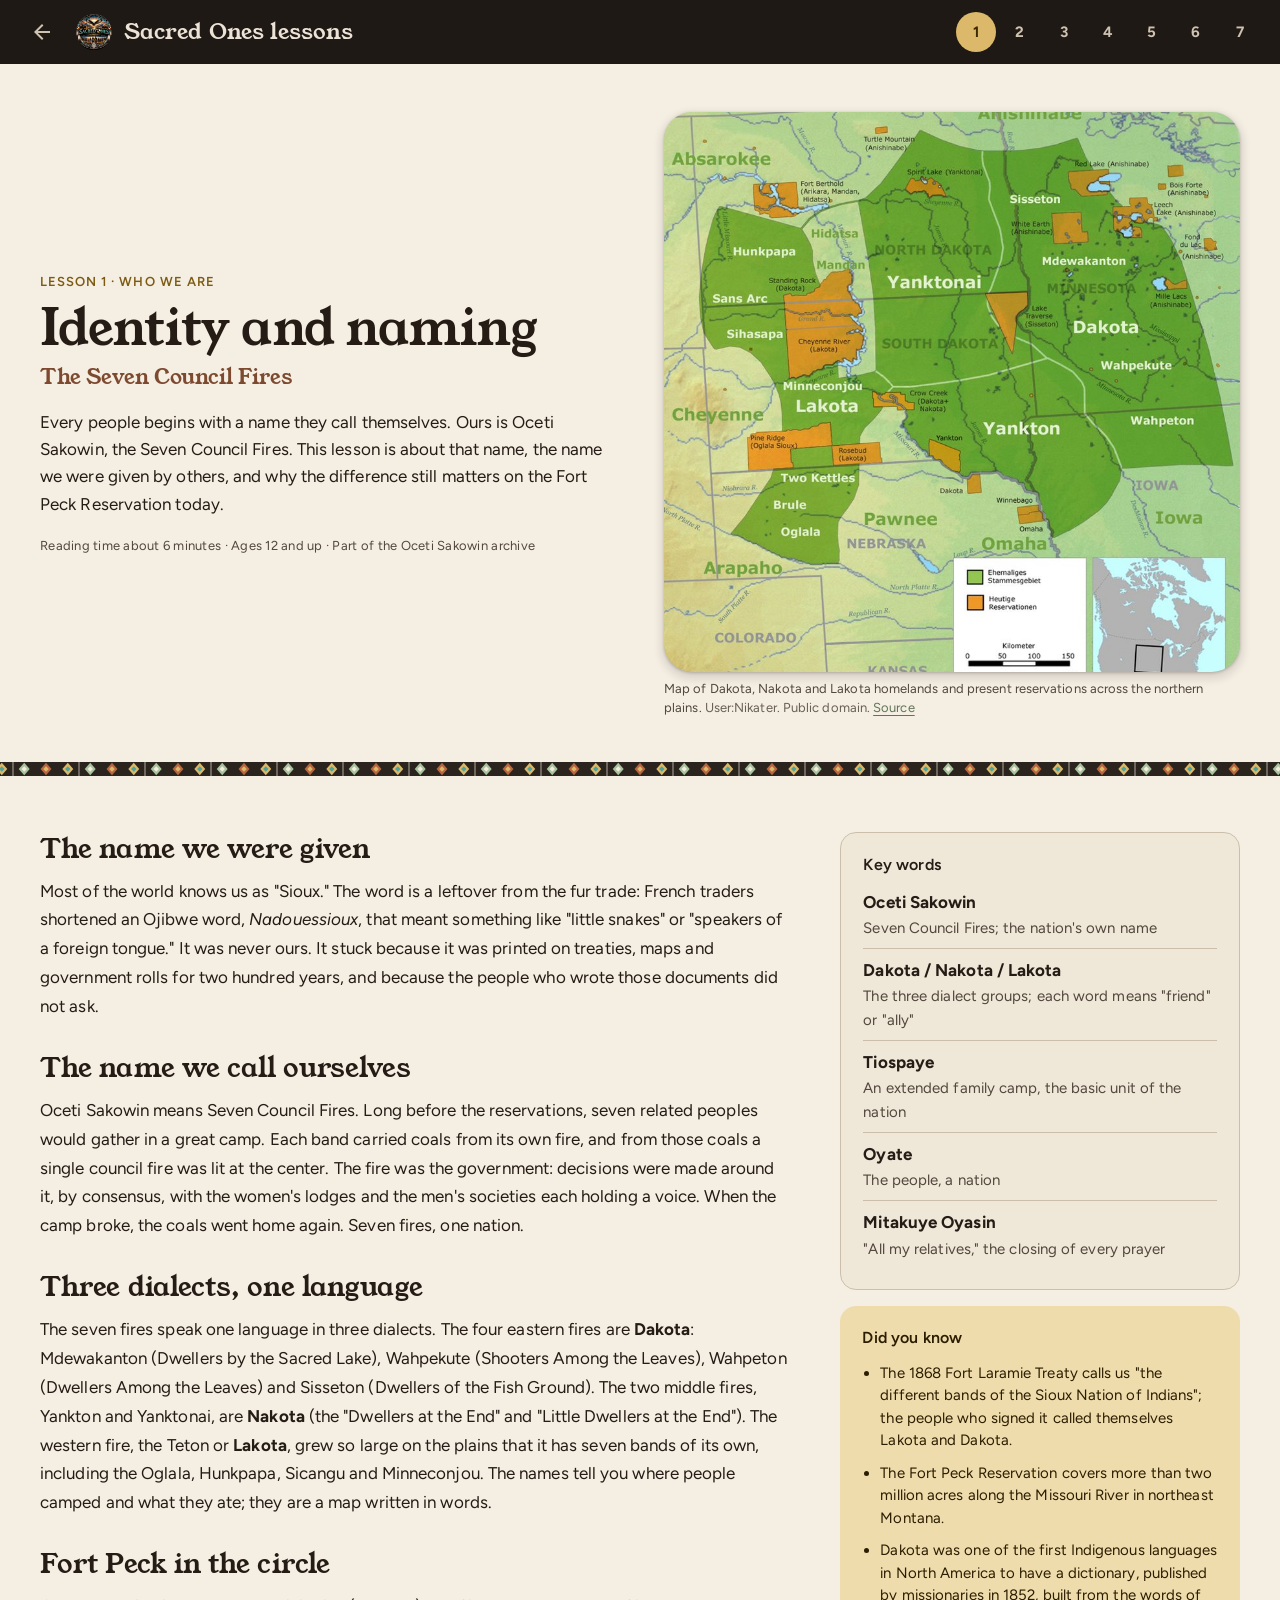
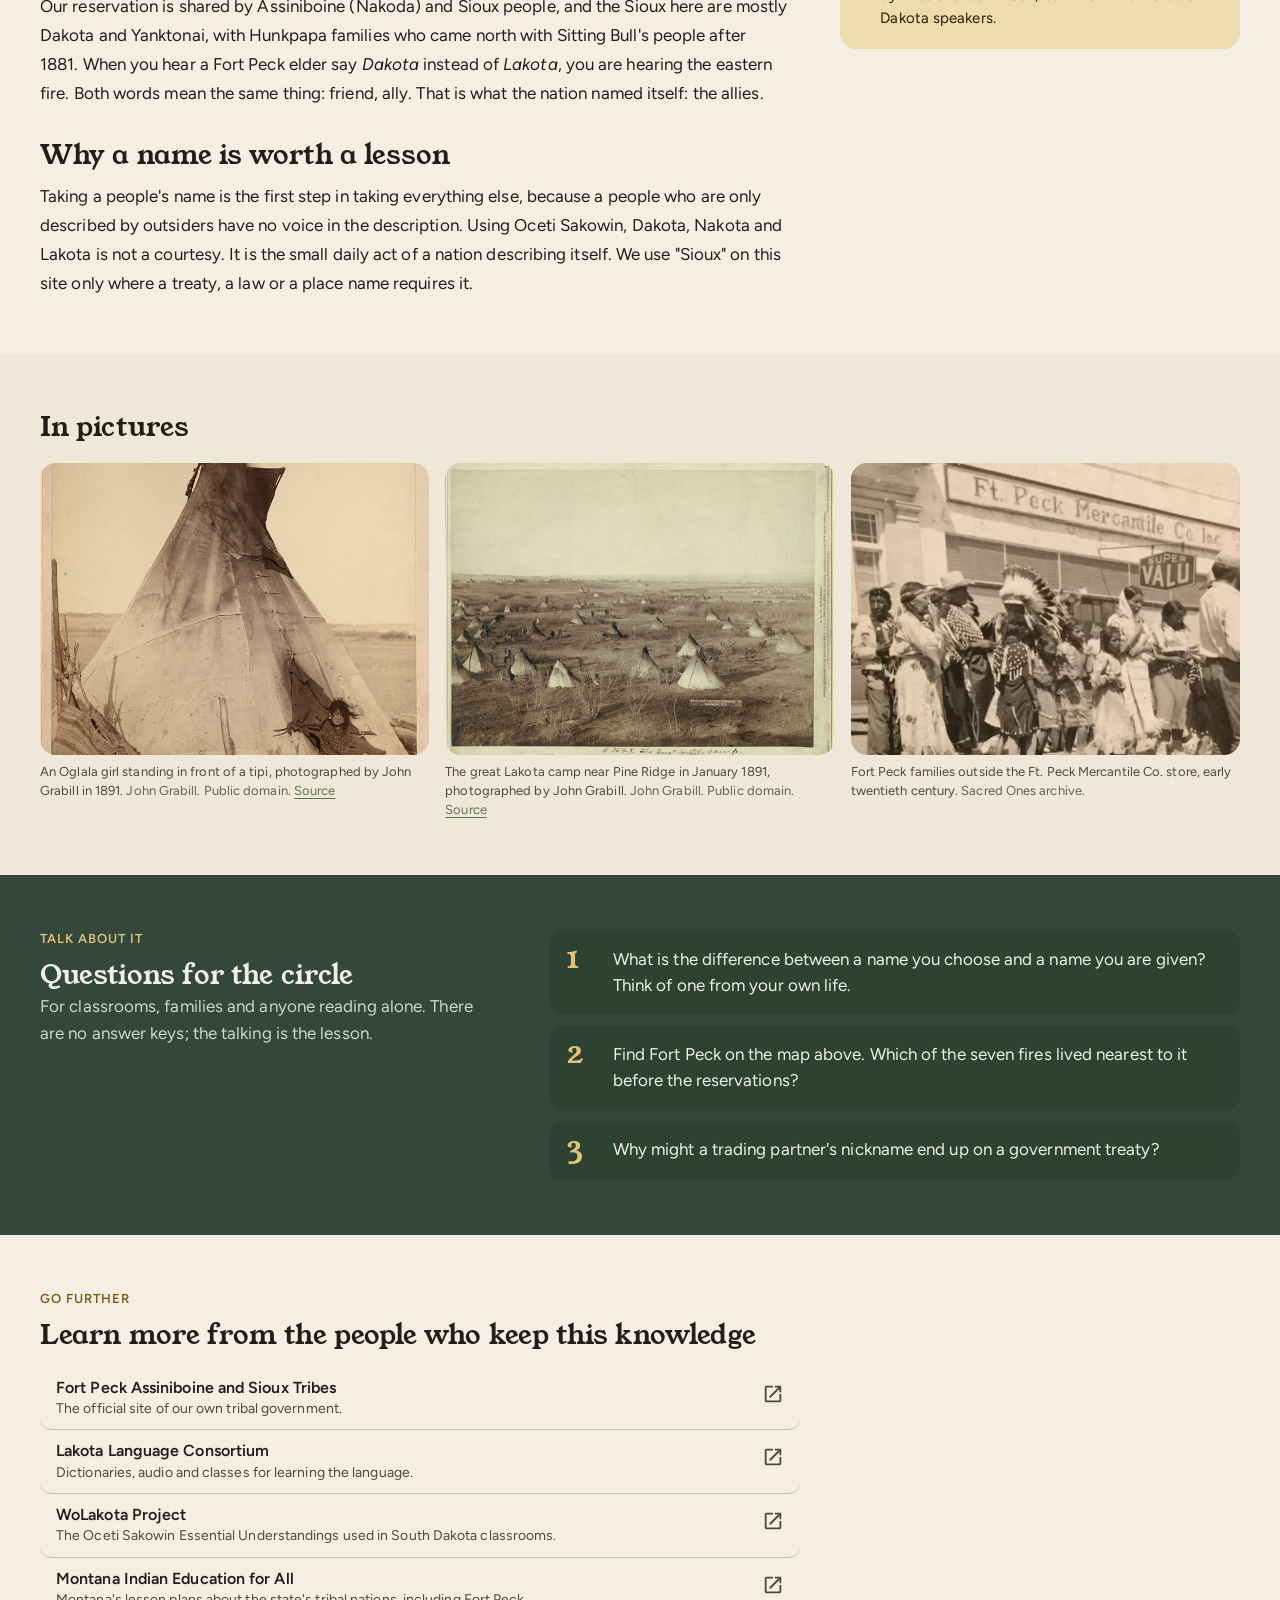
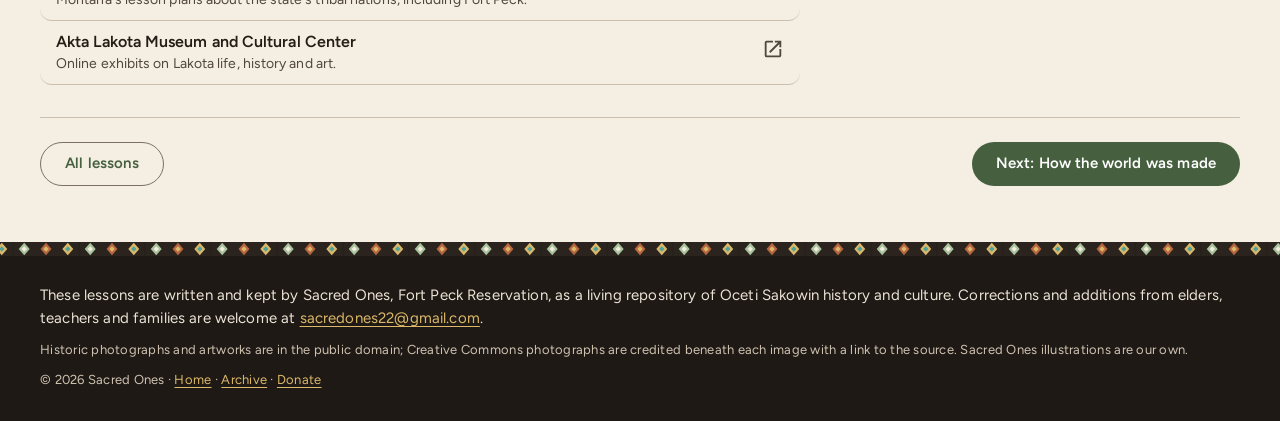
==== commit e6374b7e: "Host all photos and the hero video in the repo instead of WordPress The site no longer loads anythin" ====
--- a/lessons/01-identity.html
+++ b/lessons/01-identity.html
@@ -42,7 +42,7 @@
   </div>
  </section>
  <section class="lgal tone-low">
-  <div class="wrap"><h2 class="md-headline-medium">In pictures</h2><div class="gal"><figure class="lfig "><img src="../assets/commons/oglala-girl-tipi.jpg" alt="An Oglala girl standing in front of a tipi, photographed by John Grabill in 1891" loading="lazy"><figcaption>An Oglala girl standing in front of a tipi, photographed by John Grabill in 1891. <span class="cr">John Grabill. Public domain. <a href="https://commons.wikimedia.org/wiki/File:Oglala_girl_in_front_of_a_tipi.jpg" target="_blank" rel="noopener noreferrer">Source</a></span></figcaption></figure><figure class="lfig "><img src="../assets/commons/great-camp-1891.jpg" alt="The great Lakota camp near Pine Ridge in January 1891, photographed by John Grabill" loading="lazy"><figcaption>The great Lakota camp near Pine Ridge in January 1891, photographed by John Grabill. <span class="cr">John Grabill. Public domain. <a href="https://commons.wikimedia.org/wiki/File:Grabill_-_The_Great_Hostile_Camp.jpg" target="_blank" rel="noopener noreferrer">Source</a></span></figcaption></figure><figure class="lfig "><img src="https://sacredones.org/wp-content/uploads/2025/05/FB_IMG_1707793647268.jpg" alt="Fort Peck families outside the Ft. Peck Mercantile Co. store, early twentieth century" loading="lazy"><figcaption>Fort Peck families outside the Ft. Peck Mercantile Co. store, early twentieth century. <span class="cr">Sacred Ones archive.</span></figcaption></figure></div></div>
+  <div class="wrap"><h2 class="md-headline-medium">In pictures</h2><div class="gal"><figure class="lfig "><img src="../assets/commons/oglala-girl-tipi.jpg" alt="An Oglala girl standing in front of a tipi, photographed by John Grabill in 1891" loading="lazy"><figcaption>An Oglala girl standing in front of a tipi, photographed by John Grabill in 1891. <span class="cr">John Grabill. Public domain. <a href="https://commons.wikimedia.org/wiki/File:Oglala_girl_in_front_of_a_tipi.jpg" target="_blank" rel="noopener noreferrer">Source</a></span></figcaption></figure><figure class="lfig "><img src="../assets/commons/great-camp-1891.jpg" alt="The great Lakota camp near Pine Ridge in January 1891, photographed by John Grabill" loading="lazy"><figcaption>The great Lakota camp near Pine Ridge in January 1891, photographed by John Grabill. <span class="cr">John Grabill. Public domain. <a href="https://commons.wikimedia.org/wiki/File:Grabill_-_The_Great_Hostile_Camp.jpg" target="_blank" rel="noopener noreferrer">Source</a></span></figcaption></figure><figure class="lfig "><img src="../assets/wp/2025/05/FB_IMG_1707793647268.jpg" alt="Fort Peck families outside the Ft. Peck Mercantile Co. store, early twentieth century" loading="lazy"><figcaption>Fort Peck families outside the Ft. Peck Mercantile Co. store, early twentieth century. <span class="cr">Sacred Ones archive.</span></figcaption></figure></div></div>
  </section>
  <section class="lreflect scheme-moss">
   <div class="wrap two">
